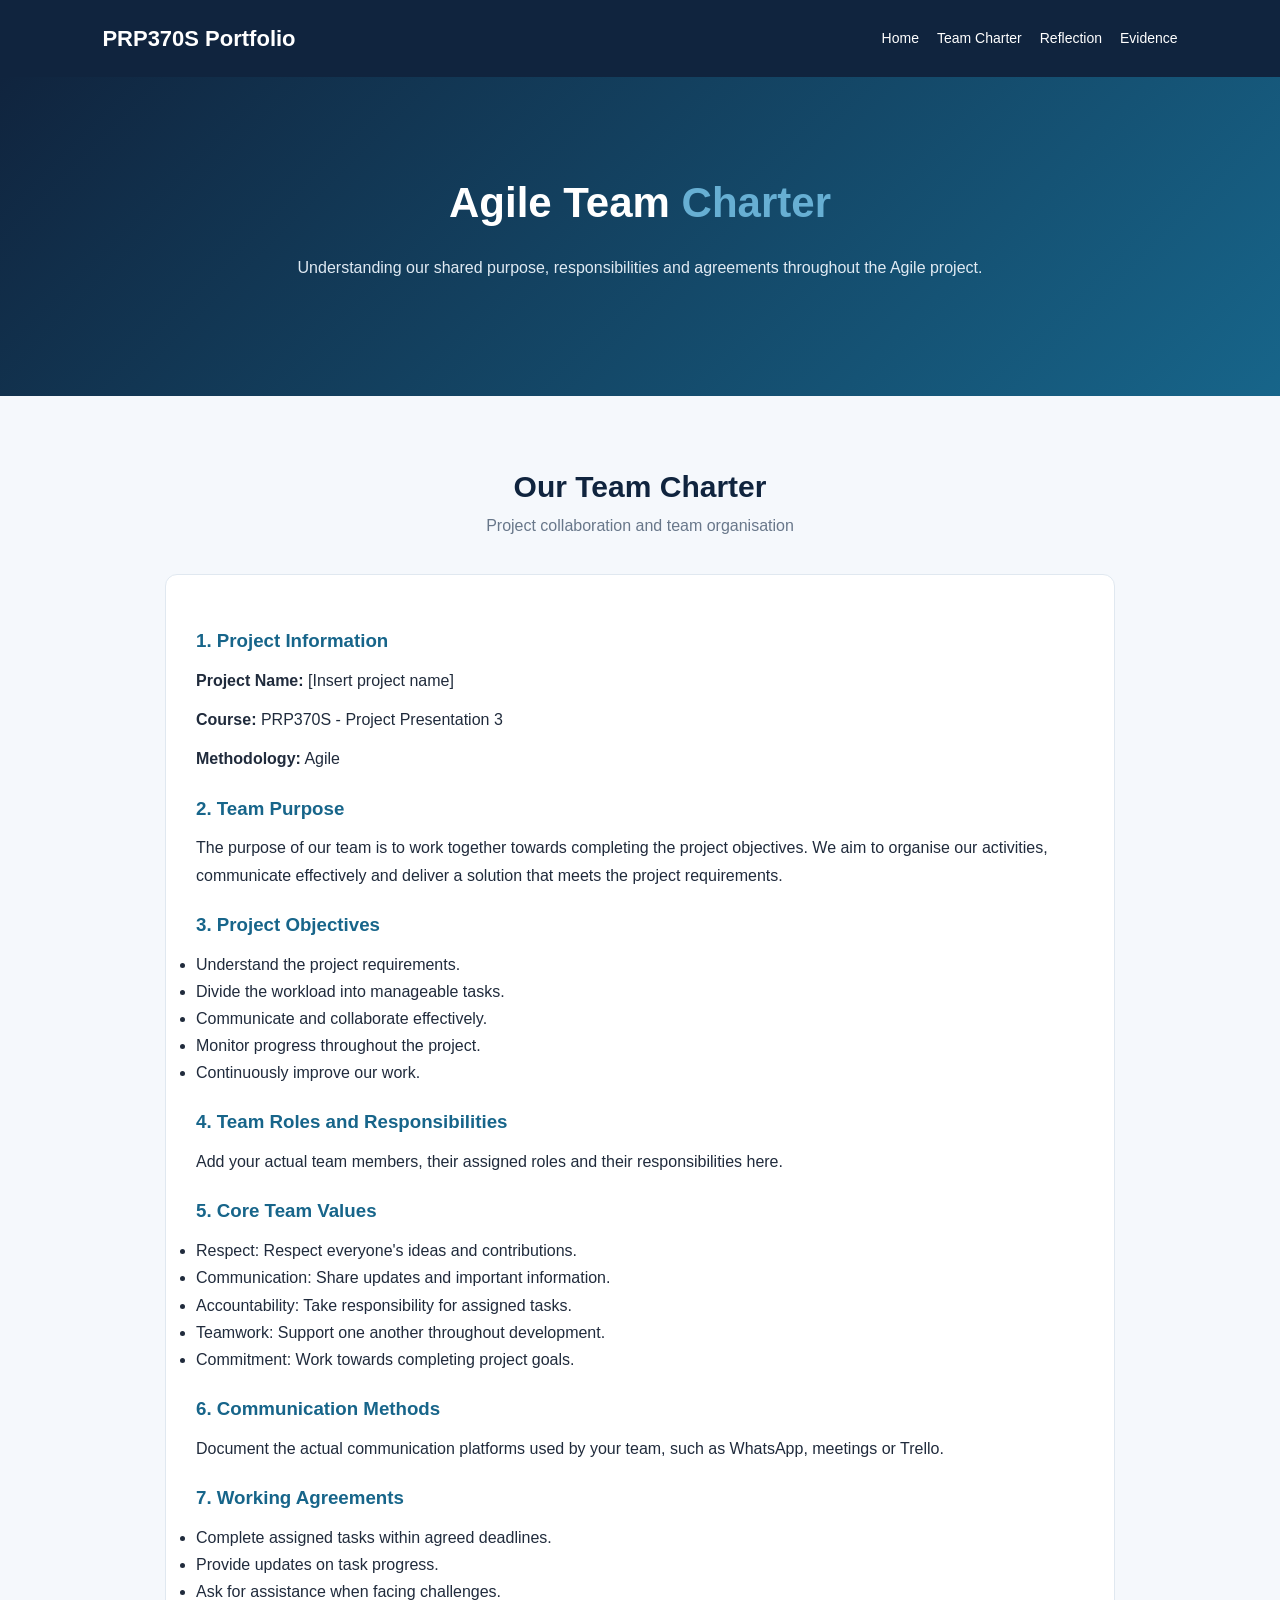
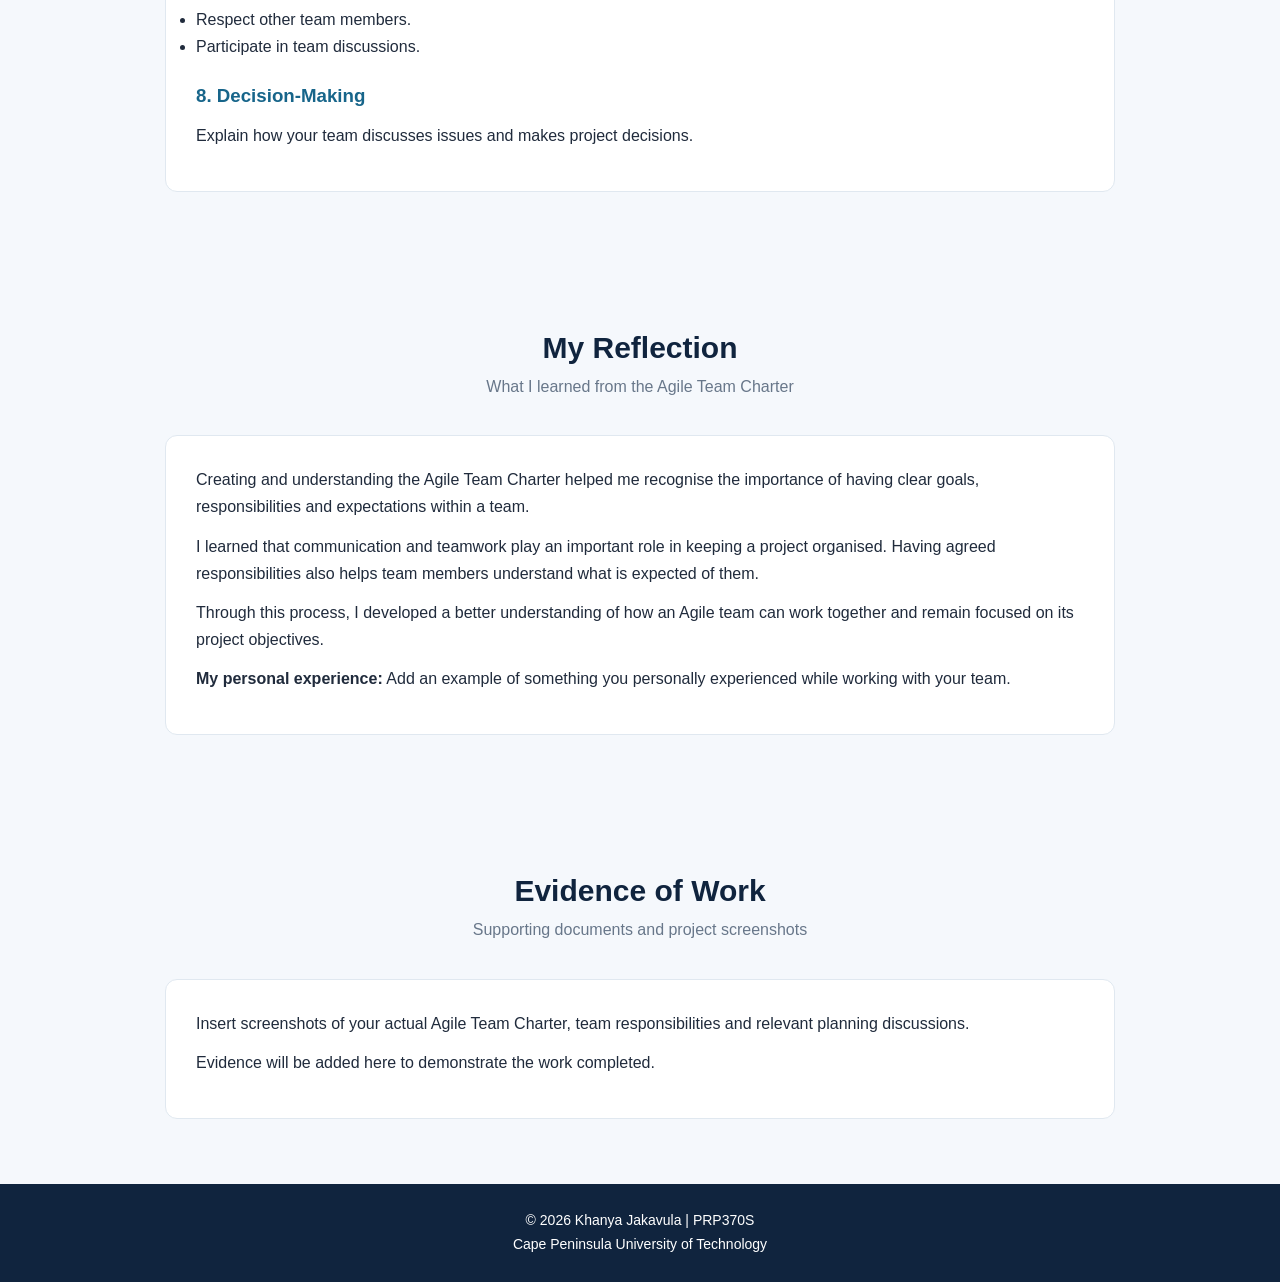
==== PRP370S-Agile-Portfolio/agile-team-charter/index.html @ 2abb477c "Add Agile Team Charter HTML file This HTML file outlines the Agile Team Charter, including sections " ====
<!DOCTYPE html>
<html lang="en">
<head>
    <meta charset="UTF-8">
    <meta name="viewport" content="width=device-width, initial-scale=1.0">

    <title>Agile Team Charter | PRP370S</title>

    <link rel="stylesheet" href="../style.css">
</head>

<body>

<header>
    <div class="logo">PRP370S Portfolio</div>

    <nav>
        <a href="../index.html">Home</a>
        <a href="#charter">Team Charter</a>
        <a href="#reflection">Reflection</a>
        <a href="#evidence">Evidence</a>
    </nav>
</header>

<section class="hero">
    <h1>Agile Team <span>Charter</span></h1>
    <p>
        Understanding our shared purpose, responsibilities
        and agreements throughout the Agile project.
    </p>
</section>

<section id="charter">

    <div class="section-title">
        <h2>Our Team Charter</h2>
        <p>Project collaboration and team organisation</p>
    </div>

    <div class="content-box">

        <h3>1. Project Information</h3>
        <p><strong>Project Name:</strong> [Insert project name]</p>
        <p><strong>Course:</strong> PRP370S - Project Presentation 3</p>
        <p><strong>Methodology:</strong> Agile</p>

        <h3>2. Team Purpose</h3>
        <p>
            The purpose of our team is to work together towards
            completing the project objectives. We aim to organise
            our activities, communicate effectively and deliver
            a solution that meets the project requirements.
        </p>

        <h3>3. Project Objectives</h3>
        <ul>
            <li>Understand the project requirements.</li>
            <li>Divide the workload into manageable tasks.</li>
            <li>Communicate and collaborate effectively.</li>
            <li>Monitor progress throughout the project.</li>
            <li>Continuously improve our work.</li>
        </ul>

        <h3>4. Team Roles and Responsibilities</h3>
        <p>
            Add your actual team members, their assigned roles
            and their responsibilities here.
        </p>

        <h3>5. Core Team Values</h3>
        <ul>
            <li>Respect: Respect everyone's ideas and contributions.</li>
            <li>Communication: Share updates and important information.</li>
            <li>Accountability: Take responsibility for assigned tasks.</li>
            <li>Teamwork: Support one another throughout development.</li>
            <li>Commitment: Work towards completing project goals.</li>
        </ul>

        <h3>6. Communication Methods</h3>
        <p>
            Document the actual communication platforms used
            by your team, such as WhatsApp, meetings or Trello.
        </p>

        <h3>7. Working Agreements</h3>
        <ul>
            <li>Complete assigned tasks within agreed deadlines.</li>
            <li>Provide updates on task progress.</li>
            <li>Ask for assistance when facing challenges.</li>
            <li>Respect other team members.</li>
            <li>Participate in team discussions.</li>
        </ul>

        <h3>8. Decision-Making</h3>
        <p>
            Explain how your team discusses issues and makes
            project decisions.
        </p>

    </div>
</section>

<section id="reflection">

    <div class="section-title">
        <h2>My Reflection</h2>
        <p>What I learned from the Agile Team Charter</p>
    </div>

    <div class="content-box">
        <p>
            Creating and understanding the Agile Team Charter
            helped me recognise the importance of having clear
            goals, responsibilities and expectations within a team.
        </p>

        <p>
            I learned that communication and teamwork play an
            important role in keeping a project organised.
            Having agreed responsibilities also helps team
            members understand what is expected of them.
        </p>

        <p>
            Through this process, I developed a better
            understanding of how an Agile team can work together
            and remain focused on its project objectives.
        </p>

        <p>
            <strong>My personal experience:</strong>
            Add an example of something you personally experienced
            while working with your team.
        </p>
    </div>

</section>

<section id="evidence">

    <div class="section-title">
        <h2>Evidence of Work</h2>
        <p>Supporting documents and project screenshots</p>
    </div>

    <div class="content-box">
        <p>
            Insert screenshots of your actual Agile Team Charter,
            team responsibilities and relevant planning discussions.
        </p>

        <p>
            Evidence will be added here to demonstrate
            the work completed.
        </p>
    </div>

</section>

<footer>
    <p>© 2026 Khanya Jakavula | PRP370S</p>
    <p>Cape Peninsula University of Technology</p>
</footer>

</body>
</html>
---- PRP370S-Agile-Portfolio/style.css ----
/* GENERAL SETTINGS */
* {
    margin: 0;
    padding: 0;
    box-sizing: border-box;
    scroll-behavior: smooth;
}

body {
    font-family: Arial, sans-serif;
    background: #f5f8fc;
    color: #202b3c;
    line-height: 1.7;
}

/* NAVIGATION */
header {
    background: #10243e;
    color: white;
    padding: 20px 8%;
    display: flex;
    justify-content: space-between;
    align-items: center;
    flex-wrap: wrap;
    gap: 15px;
}

.logo {
    font-size: 22px;
    font-weight: bold;
}

nav {
    display: flex;
    flex-wrap: wrap;
    gap: 18px;
}

nav a {
    color: white;
    text-decoration: none;
    font-size: 14px;
}

nav a:hover {
    color: #67afd3;
}

/* HERO SECTION */
.hero {
    background: linear-gradient(135deg, #10243e, #17658a);
    color: white;
    padding: 90px 8%;
    text-align: center;
}

.hero h1 {
    font-size: 42px;
    margin-bottom: 15px;
}

.hero p {
    max-width: 700px;
    margin: 0 auto 25px;
    color: #e0eaf3;
}

.hero span {
    color: #67afd3;
}

.hero-button {
    display: inline-block;
    background: #67afd3;
    color: #10243e;
    padding: 12px 25px;
    border-radius: 6px;
    text-decoration: none;
    font-weight: bold;
}

/* GENERAL SECTIONS */
section {
    padding: 65px 8%;
}

.section-title {
    text-align: center;
    margin-bottom: 35px;
}

.section-title h2 {
    color: #10243e;
    font-size: 30px;
}

.section-title p {
    color: #68778a;
}

/* ABOUT */
.about {
    max-width: 850px;
    margin: auto;
    text-align: center;
}

/* ASSESSMENT CARDS */
.cards {
    display: grid;
    grid-template-columns: repeat(auto-fit, minmax(230px, 1fr));
    gap: 22px;
}

.card {
    background: white;
    padding: 28px;
    border-radius: 12px;
    border: 1px solid #e0e8f0;
    box-shadow: 0 5px 18px rgba(16, 36, 62, 0.05);
}

.card h3 {
    color: #17658a;
    margin-bottom: 12px;
}

.card p {
    color: #64748b;
    margin-bottom: 15px;
}

.card a {
    color: #17658a;
    font-weight: bold;
    text-decoration: none;
}

/* CONTENT SECTIONS */
.content-box {
    background: white;
    padding: 30px;
    border-radius: 12px;
    max-width: 950px;
    margin: auto;
    border: 1px solid #e0e8f0;
}

.content-box h3 {
    color: #17658a;
    margin: 20px 0 10px;
}

.content-box p {
    margin-bottom: 12px;
}

/* FOOTER */
footer {
    background: #10243e;
    color: white;
    text-align: center;
    padding: 25px;
    font-size: 14px;
}

/* MOBILE RESPONSIVENESS */
@media (max-width: 600px) {
    header {
        flex-direction: column;
    }

    nav {
        justify-content: center;
    }

    .hero h1 {
        font-size: 30px;
    }

    section {
        padding: 45px 6%;
    }
}
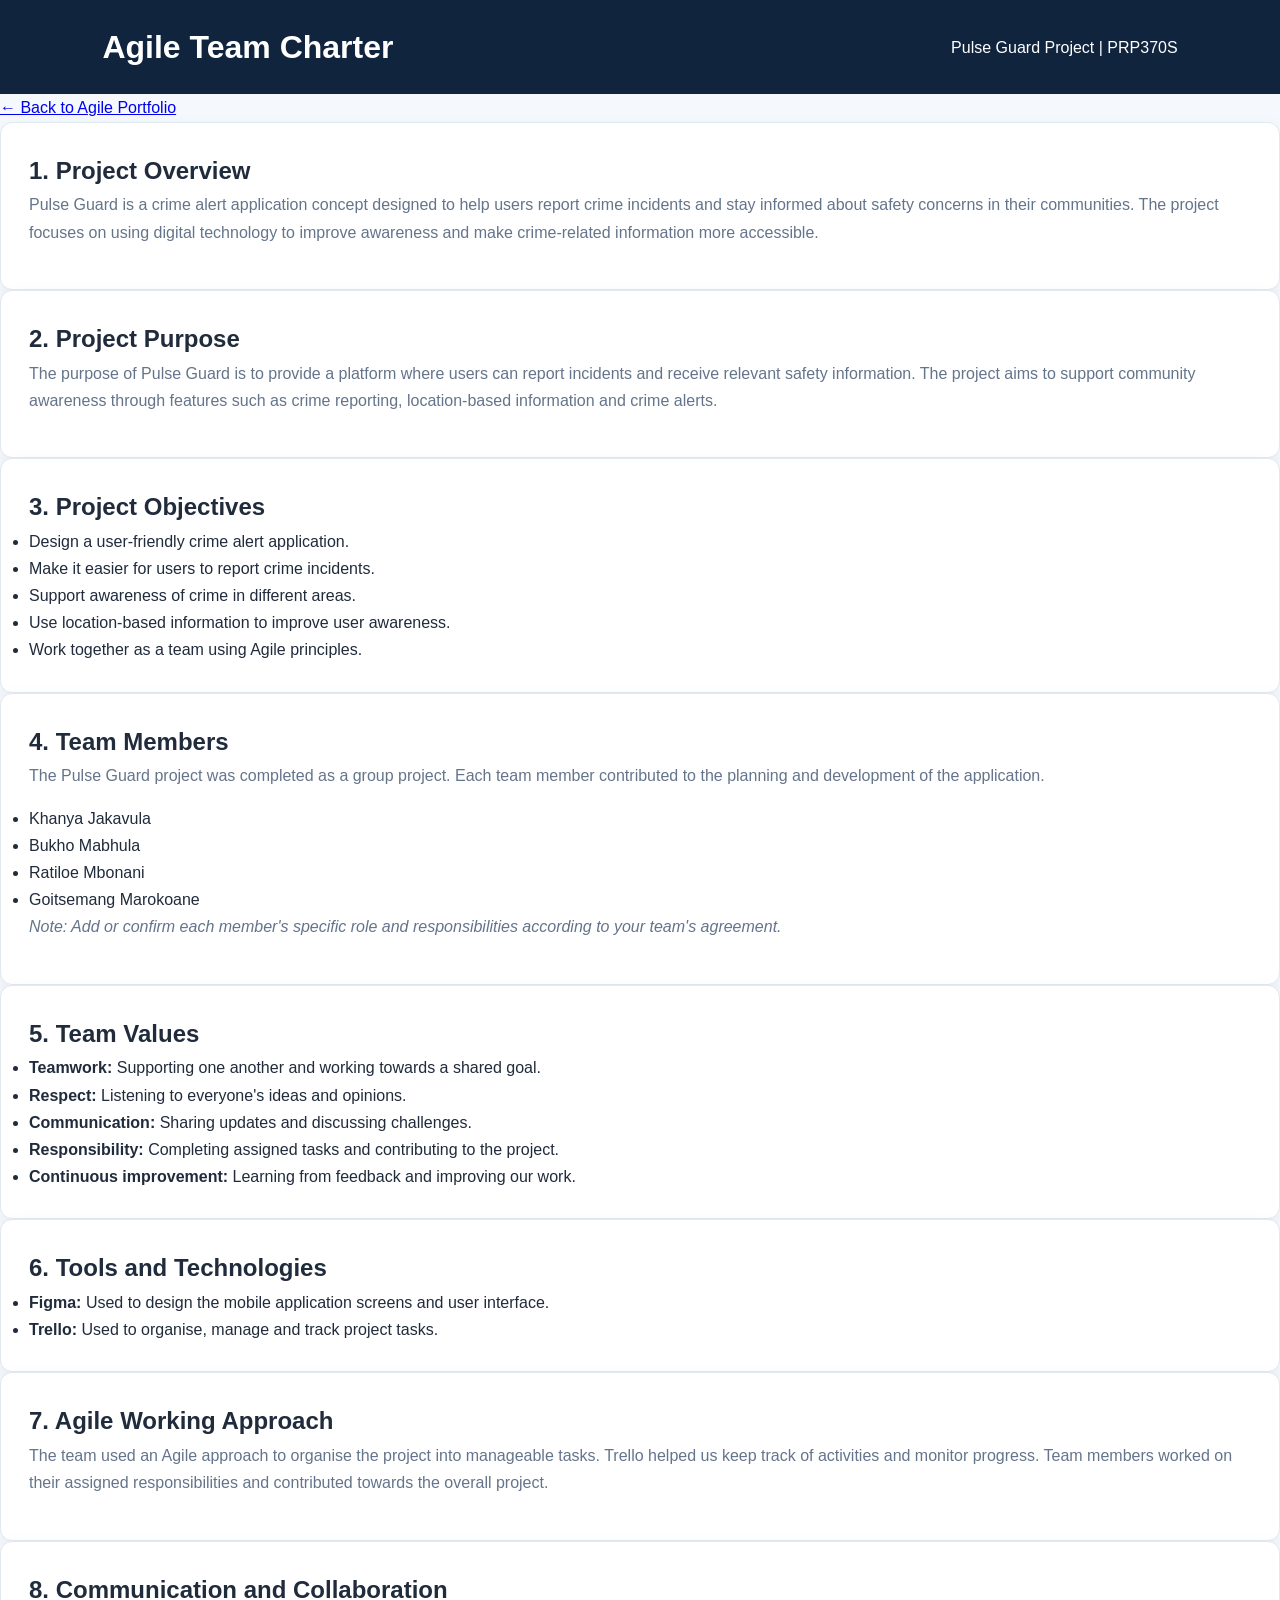
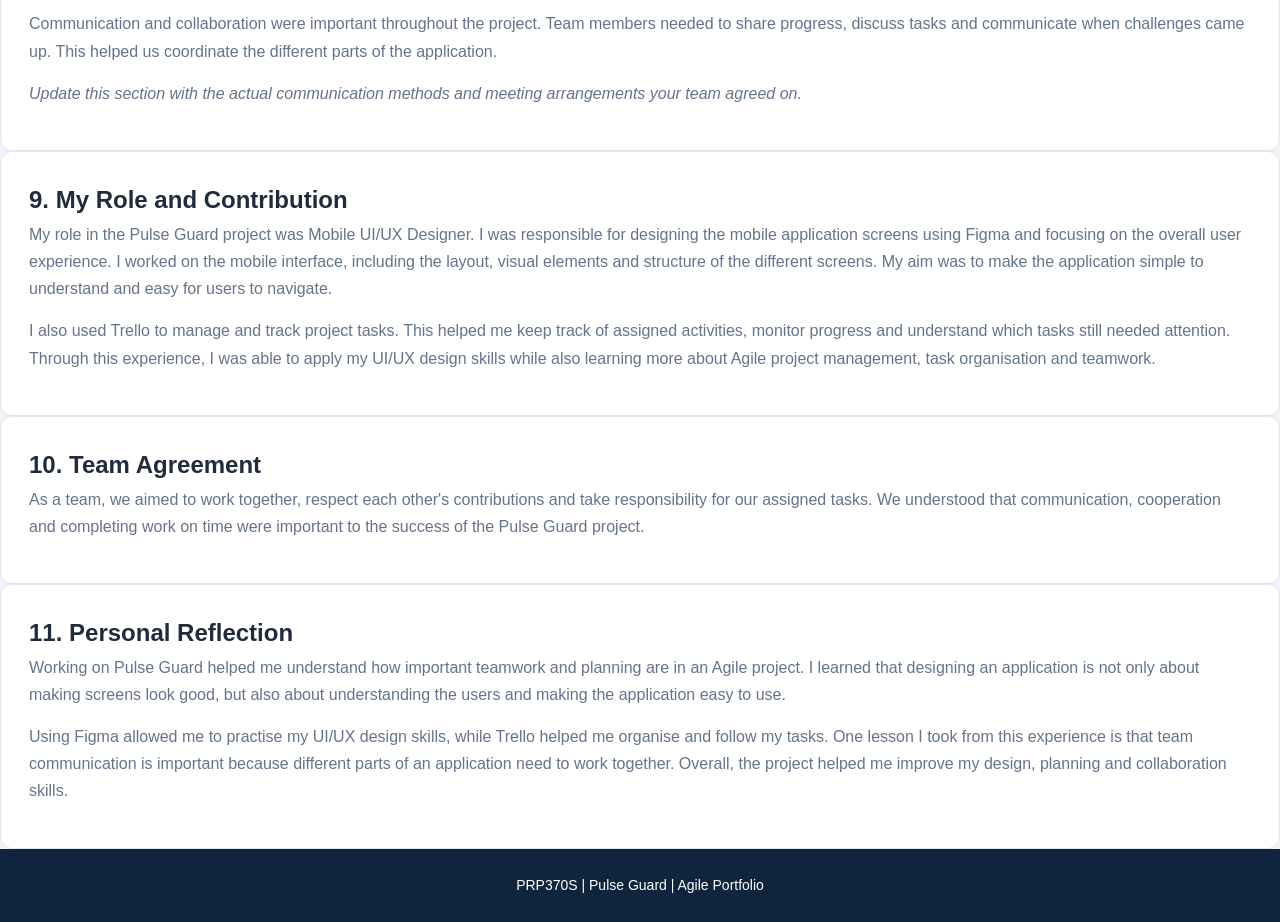
==== commit 956874db: "Update title and content for Agile Team Charter" ====
--- a/PRP370S-Agile-Portfolio/agile-team-charter/index.html
+++ b/PRP370S-Agile-Portfolio/agile-team-charter/index.html
@@ -4,164 +4,182 @@
 <head>
     <meta charset="UTF-8">
     <meta name="viewport" content="width=device-width, initial-scale=1.0">
-
-    <title>Agile Team Charter | PRP370S</title>
-
+    <title>Agile Team Charter | Pulse Guard</title>
     <link rel="stylesheet" href="../style.css">
 </head>
 
 <body>
 
-<header>
-    <div class="logo">PRP370S Portfolio</div>
+    <header>
+        <h1>Agile Team Charter</h1>
+        <p>Pulse Guard Project | PRP370S</p>
+    </header>
 
-    <nav>
-        <a href="../index.html">Home</a>
-        <a href="#charter">Team Charter</a>
-        <a href="#reflection">Reflection</a>
-        <a href="#evidence">Evidence</a>
-    </nav>
-</header>
+    <main class="container">
 
-<section class="hero">
-    <h1>Agile Team <span>Charter</span></h1>
-    <p>
-        Understanding our shared purpose, responsibilities
-        and agreements throughout the Agile project.
-    </p>
-</section>
+        <a href="../index.html" class="back-link">← Back to Agile Portfolio</a>
 
-<section id="charter">
+        <section class="card">
+            <h2>1. Project Overview</h2>
+            <p>
+                Pulse Guard is a crime alert application concept designed
+                to help users report crime incidents and stay informed
+                about safety concerns in their communities. The project
+                focuses on using digital technology to improve awareness
+                and make crime-related information more accessible.
+            </p>
+        </section>
 
-    <div class="section-title">
-        <h2>Our Team Charter</h2>
-        <p>Project collaboration and team organisation</p>
-    </div>
+        <section class="card">
+            <h2>2. Project Purpose</h2>
+            <p>
+                The purpose of Pulse Guard is to provide a platform where
+                users can report incidents and receive relevant safety
+                information. The project aims to support community
+                awareness through features such as crime reporting,
+                location-based information and crime alerts.
+            </p>
+        </section>
 
-    <div class="content-box">
+        <section class="card">
+            <h2>3. Project Objectives</h2>
+            <ul>
+                <li>Design a user-friendly crime alert application.</li>
+                <li>Make it easier for users to report crime incidents.</li>
+                <li>Support awareness of crime in different areas.</li>
+                <li>Use location-based information to improve user awareness.</li>
+                <li>Work together as a team using Agile principles.</li>
+            </ul>
+        </section>
 
-        <h3>1. Project Information</h3>
-        <p><strong>Project Name:</strong> [Insert project name]</p>
-        <p><strong>Course:</strong> PRP370S - Project Presentation 3</p>
-        <p><strong>Methodology:</strong> Agile</p>
+        <section class="card">
+            <h2>4. Team Members</h2>
+            <p>
+                The Pulse Guard project was completed as a group project.
+                Each team member contributed to the planning and development
+                of the application.
+            </p>
+            <ul>
+                <li>Khanya Jakavula</li>
+                <li>Bukho Mabhula</li>
+                <li>Ratiloe Mbonani</li>
+                <li>Goitsemang Marokoane</li>
+            </ul>
+            <p>
+                <em>Note: Add or confirm each member's specific role and
+                responsibilities according to your team's agreement.</em>
+            </p>
+        </section>
 
-        <h3>2. Team Purpose</h3>
-        <p>
-            The purpose of our team is to work together towards
-            completing the project objectives. We aim to organise
-            our activities, communicate effectively and deliver
-            a solution that meets the project requirements.
-        </p>
+        <section class="card">
+            <h2>5. Team Values</h2>
+            <ul>
+                <li><strong>Teamwork:</strong> Supporting one another and
+                working towards a shared goal.</li>
+                <li><strong>Respect:</strong> Listening to everyone's ideas
+                and opinions.</li>
+                <li><strong>Communication:</strong> Sharing updates and
+                discussing challenges.</li>
+                <li><strong>Responsibility:</strong> Completing assigned
+                tasks and contributing to the project.</li>
+                <li><strong>Continuous improvement:</strong> Learning from
+                feedback and improving our work.</li>
+            </ul>
+        </section>
 
-        <h3>3. Project Objectives</h3>
-        <ul>
-            <li>Understand the project requirements.</li>
-            <li>Divide the workload into manageable tasks.</li>
-            <li>Communicate and collaborate effectively.</li>
-            <li>Monitor progress throughout the project.</li>
-            <li>Continuously improve our work.</li>
-        </ul>
+        <section class="card">
+            <h2>6. Tools and Technologies</h2>
+            <ul>
+                <li><strong>Figma:</strong> Used to design the mobile
+                application screens and user interface.</li>
+                <li><strong>Trello:</strong> Used to organise, manage
+                and track project tasks.</li>
+            </ul>
+        </section>
 
-        <h3>4. Team Roles and Responsibilities</h3>
-        <p>
-            Add your actual team members, their assigned roles
-            and their responsibilities here.
-        </p>
+        <section class="card">
+            <h2>7. Agile Working Approach</h2>
+            <p>
+                The team used an Agile approach to organise the project
+                into manageable tasks. Trello helped us keep track of
+                activities and monitor progress. Team members worked
+                on their assigned responsibilities and contributed
+                towards the overall project.
+            </p>
+        </section>
 
-        <h3>5. Core Team Values</h3>
-        <ul>
-            <li>Respect: Respect everyone's ideas and contributions.</li>
-            <li>Communication: Share updates and important information.</li>
-            <li>Accountability: Take responsibility for assigned tasks.</li>
-            <li>Teamwork: Support one another throughout development.</li>
-            <li>Commitment: Work towards completing project goals.</li>
-        </ul>
+        <section class="card">
+            <h2>8. Communication and Collaboration</h2>
+            <p>
+                Communication and collaboration were important throughout
+                the project. Team members needed to share progress,
+                discuss tasks and communicate when challenges came up.
+                This helped us coordinate the different parts of the
+                application.
+            </p>
+            <p>
+                <em>Update this section with the actual communication
+                methods and meeting arrangements your team agreed on.</em>
+            </p>
+        </section>
 
-        <h3>6. Communication Methods</h3>
-        <p>
-            Document the actual communication platforms used
-            by your team, such as WhatsApp, meetings or Trello.
-        </p>
+        <section class="card">
+            <h2>9. My Role and Contribution</h2>
+            <p>
+                My role in the Pulse Guard project was Mobile UI/UX Designer.
+                I was responsible for designing the mobile application
+                screens using Figma and focusing on the overall user
+                experience. I worked on the mobile interface, including
+                the layout, visual elements and structure of the different
+                screens. My aim was to make the application simple to
+                understand and easy for users to navigate.
+            </p>
+            <p>
+                I also used Trello to manage and track project tasks.
+                This helped me keep track of assigned activities, monitor
+                progress and understand which tasks still needed attention.
+                Through this experience, I was able to apply my UI/UX
+                design skills while also learning more about Agile project
+                management, task organisation and teamwork.
+            </p>
+        </section>
 
-        <h3>7. Working Agreements</h3>
-        <ul>
-            <li>Complete assigned tasks within agreed deadlines.</li>
-            <li>Provide updates on task progress.</li>
-            <li>Ask for assistance when facing challenges.</li>
-            <li>Respect other team members.</li>
-            <li>Participate in team discussions.</li>
-        </ul>
+        <section class="card">
+            <h2>10. Team Agreement</h2>
+            <p>
+                As a team, we aimed to work together, respect each other's
+                contributions and take responsibility for our assigned
+                tasks. We understood that communication, cooperation and
+                completing work on time were important to the success
+                of the Pulse Guard project.
+            </p>
+        </section>
 
-        <h3>8. Decision-Making</h3>
-        <p>
-            Explain how your team discusses issues and makes
-            project decisions.
-        </p>
+        <section class="card">
+            <h2>11. Personal Reflection</h2>
+            <p>
+                Working on Pulse Guard helped me understand how important
+                teamwork and planning are in an Agile project. I learned
+                that designing an application is not only about making
+                screens look good, but also about understanding the users
+                and making the application easy to use.
+            </p>
+            <p>
+                Using Figma allowed me to practise my UI/UX design skills,
+                while Trello helped me organise and follow my tasks.
+                One lesson I took from this experience is that team
+                communication is important because different parts of
+                an application need to work together. Overall, the project
+                helped me improve my design, planning and collaboration
+                skills.
+            </p>
+        </section>
 
-    </div>
-</section>
+    </main>
 
-<section id="reflection">
-
-    <div class="section-title">
-        <h2>My Reflection</h2>
-        <p>What I learned from the Agile Team Charter</p>
-    </div>
-
-    <div class="content-box">
-        <p>
-            Creating and understanding the Agile Team Charter
-            helped me recognise the importance of having clear
-            goals, responsibilities and expectations within a team.
-        </p>
-
-        <p>
-            I learned that communication and teamwork play an
-            important role in keeping a project organised.
-            Having agreed responsibilities also helps team
-            members understand what is expected of them.
-        </p>
-
-        <p>
-            Through this process, I developed a better
-            understanding of how an Agile team can work together
-            and remain focused on its project objectives.
-        </p>
-
-        <p>
-            <strong>My personal experience:</strong>
-            Add an example of something you personally experienced
-            while working with your team.
-        </p>
-    </div>
-
-</section>
-
-<section id="evidence">
-
-    <div class="section-title">
-        <h2>Evidence of Work</h2>
-        <p>Supporting documents and project screenshots</p>
-    </div>
-
-    <div class="content-box">
-        <p>
-            Insert screenshots of your actual Agile Team Charter,
-            team responsibilities and relevant planning discussions.
-        </p>
-
-        <p>
-            Evidence will be added here to demonstrate
-            the work completed.
-        </p>
-    </div>
-
-</section>
-
-<footer>
-    <p>© 2026 Khanya Jakavula | PRP370S</p>
-    <p>Cape Peninsula University of Technology</p>
-</footer>
+    <footer>
+        <p>PRP370S | Pulse Guard | Agile Portfolio</p>
+    </footer>
 
 </body>
 </html>
